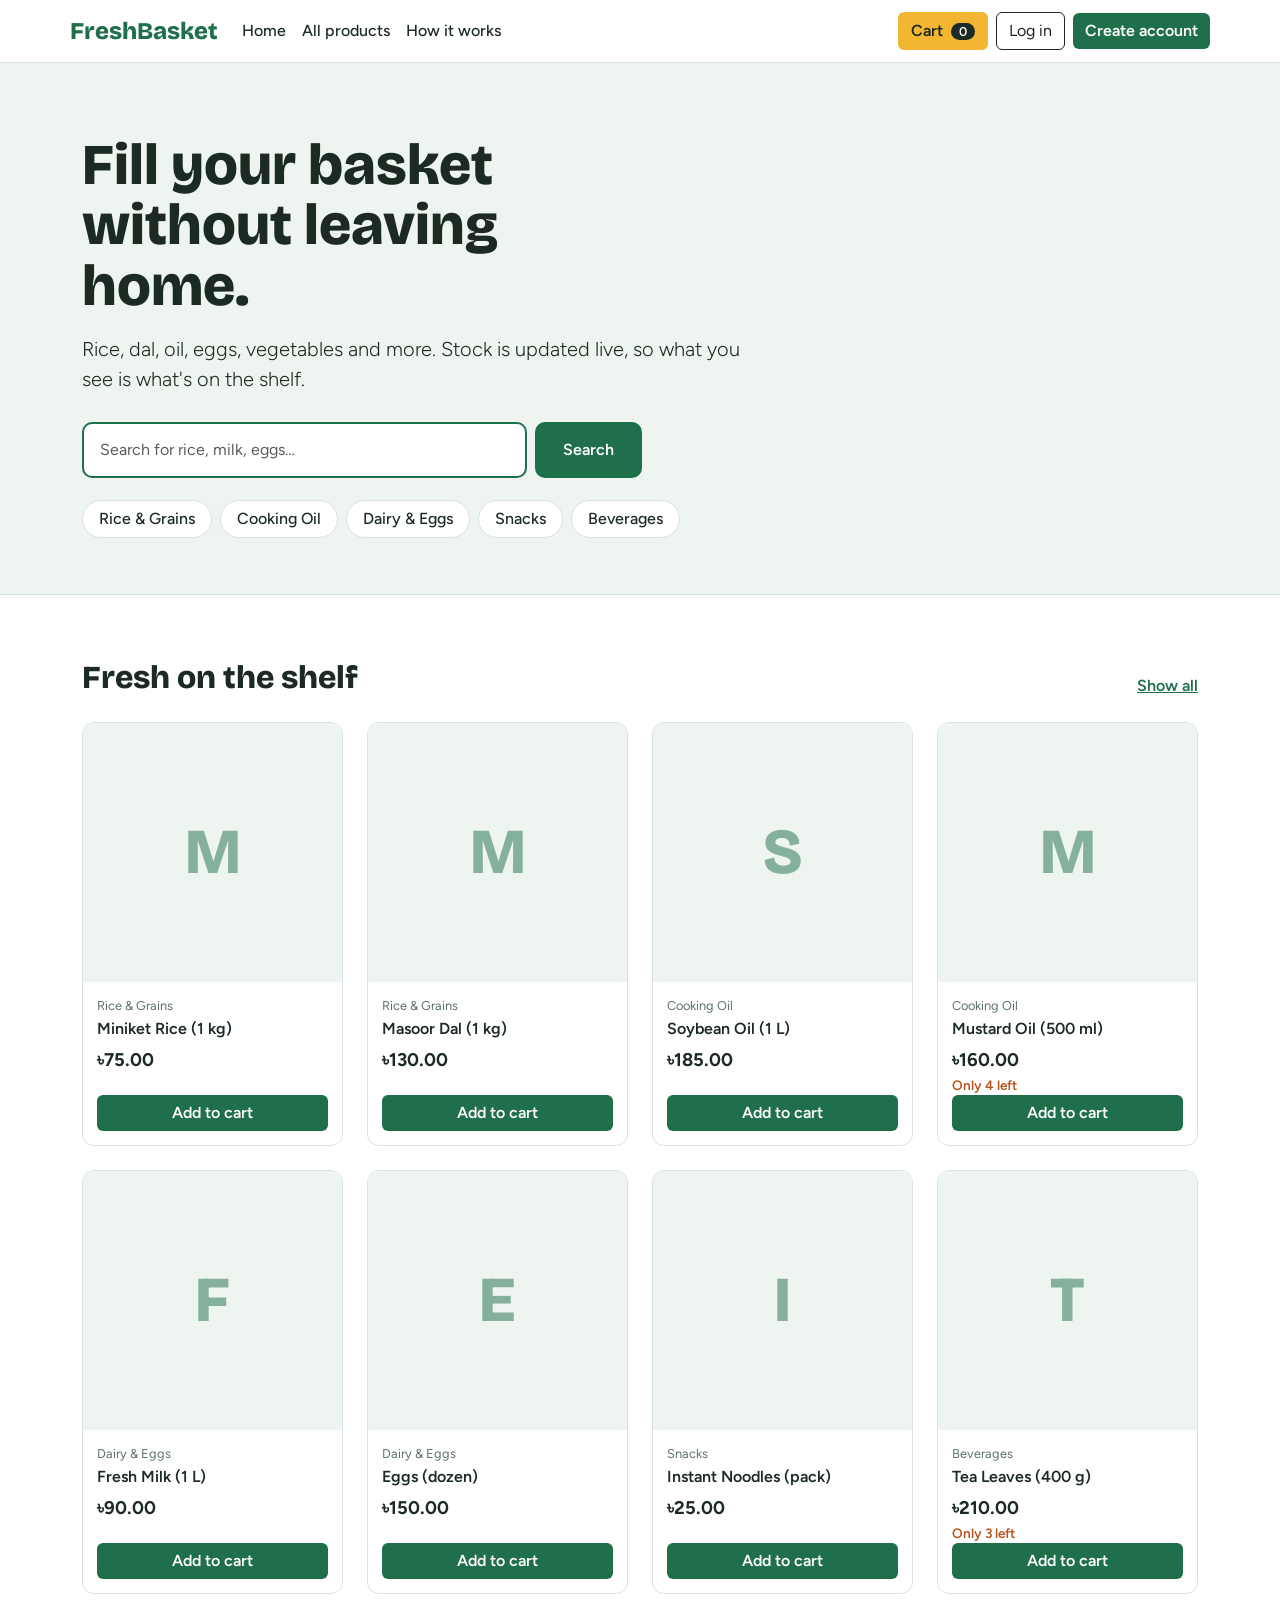
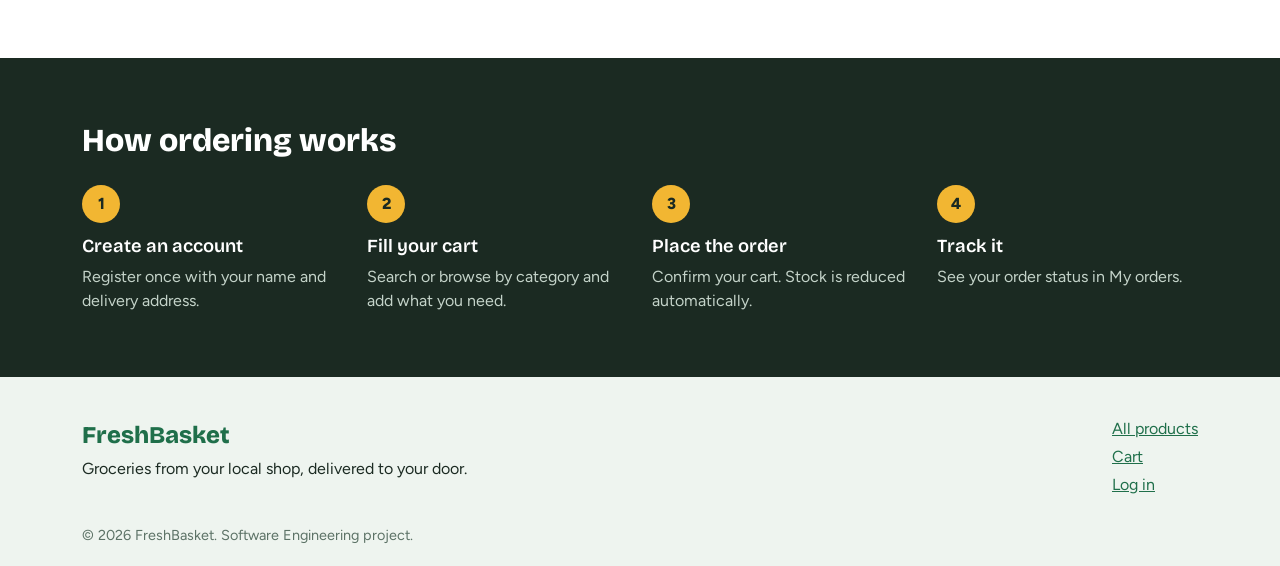
==== index.html @ 137a9181 "Add homepage frontend" ====
<!DOCTYPE html>
<html lang="en">
<head>
  <meta charset="UTF-8">
  <meta name="viewport" content="width=device-width, initial-scale=1">
  <title>FreshBasket – Online Grocery Store</title>
  <link href="https://cdn.jsdelivr.net/npm/bootstrap@5.3.3/dist/css/bootstrap.min.css" rel="stylesheet">
  <link href="https://fonts.googleapis.com/css2?family=Bricolage+Grotesque:wght@600;800&family=Figtree:wght@400;500;600&display=swap" rel="stylesheet">
  <link href="css/style.css" rel="stylesheet">
</head>
<body>

<!-- NAVBAR -->
<header class="site-header">
  <nav class="navbar navbar-expand-lg container">
    <a class="navbar-brand brand" href="index.html">FreshBasket</a>
    <button class="navbar-toggler" type="button" data-bs-toggle="collapse" data-bs-target="#nav" aria-label="Toggle menu">
      <span class="navbar-toggler-icon"></span>
    </button>
    <div class="collapse navbar-collapse" id="nav">
      <ul class="navbar-nav me-auto">
        <li class="nav-item"><a class="nav-link" href="index.html">Home</a></li>
        <li class="nav-item"><a class="nav-link" href="#products">All products</a></li>
        <li class="nav-item"><a class="nav-link" href="#how">How it works</a></li>
      </ul>
      <div class="d-flex align-items-center gap-2">
        <a class="btn btn-cart" href="#">Cart <span class="badge-count" id="cartCount">0</span></a>
        <a class="btn btn-outline-dark" href="#">Log in</a>
        <a class="btn btn-leaf" href="#">Create account</a>
      </div>
    </div>
  </nav>
</header>

<!-- HERO -->
<section class="hero">
  <div class="container">
    <h1>Fill your basket<br>without leaving home.</h1>
    <p class="lead">Rice, dal, oil, eggs, vegetables and more. Stock is updated live, so what you see is what's on the shelf.</p>

    <form class="search-bar" id="searchForm" role="search">
      <input type="search" id="searchInput" class="form-control" placeholder="Search for rice, milk, eggs…" aria-label="Search products">
      <button class="btn btn-leaf" type="submit">Search</button>
    </form>

    <div class="chips" id="chips"></div>
  </div>
</section>

<!-- PRODUCTS -->
<section class="container section" id="products">
  <div class="d-flex justify-content-between align-items-end mb-4">
    <h2>Fresh on the shelf</h2>
    <a href="#" class="link-all" id="showAll">Show all</a>
  </div>
  <div class="row g-4" id="productGrid"></div>
  <div class="empty d-none" id="emptyMsg">No products match your search. Try a different word or category.</div>
</section>

<!-- HOW IT WORKS -->
<section class="how" id="how">
  <div class="container">
    <h2 class="mb-4">How ordering works</h2>
    <div class="row g-4">
      <div class="col-md-3"><div class="step"><span>1</span><h3>Create an account</h3><p>Register once with your name and delivery address.</p></div></div>
      <div class="col-md-3"><div class="step"><span>2</span><h3>Fill your cart</h3><p>Search or browse by category and add what you need.</p></div></div>
      <div class="col-md-3"><div class="step"><span>3</span><h3>Place the order</h3><p>Confirm your cart. Stock is reduced automatically.</p></div></div>
      <div class="col-md-3"><div class="step"><span>4</span><h3>Track it</h3><p>See your order status in My orders.</p></div></div>
    </div>
  </div>
</section>

<!-- FOOTER -->
<footer class="site-footer">
  <div class="container d-flex flex-wrap justify-content-between gap-3">
    <div>
      <div class="brand mb-1">FreshBasket</div>
      <p class="mb-0">Groceries from your local shop, delivered to your door.</p>
    </div>
    <div>
      <a href="#products">All products</a><br>
      <a href="#">Cart</a><br>
      <a href="#">Log in</a>
    </div>
  </div>
  <div class="container copy">&copy; 2026 FreshBasket. Software Engineering project.</div>
</footer>

<script src="https://cdn.jsdelivr.net/npm/bootstrap@5.3.3/dist/js/bootstrap.bundle.min.js"></script>
<script src="js/script.js"></script>
</body>
</html>
---- css/style.css ----
:root{
  --leaf:#1f6f4a; --leaf-dark:#154d34; --mango:#f2b632; --ink:#1b2a22;
  --mist:#eef4ef; --line:#d9e4dc; --white:#fff; --warn:#b4531a;
}
body{font-family:'Figtree',sans-serif;color:var(--ink);background:var(--white);}
h1,h2,h3,.brand{font-family:'Bricolage Grotesque',sans-serif;}
a{color:var(--leaf);}
.brand{font-weight:800;font-size:1.5rem;color:var(--leaf)!important;text-decoration:none;}
.site-header{border-bottom:1px solid var(--line);background:var(--white);position:sticky;top:0;z-index:10;}
.nav-link{font-weight:500;color:var(--ink);}
.btn-leaf{background:var(--leaf);color:#fff;border:0;font-weight:600;}
.btn-leaf:hover{background:var(--leaf-dark);color:#fff;}
.btn-cart{background:var(--mango);font-weight:600;color:var(--ink);}
.badge-count{background:var(--ink);color:#fff;border-radius:99px;padding:1px 8px;margin-left:4px;font-size:.8rem;}
:focus-visible{outline:3px solid var(--mango);outline-offset:2px;}

.hero{background:var(--mist);padding:72px 0 56px;border-bottom:1px solid var(--line);}
.hero h1{font-weight:800;font-size:clamp(2.2rem,5vw,3.6rem);line-height:1.05;max-width:14ch;}
.hero .lead{max-width:52ch;margin:18px 0 28px;}
.search-bar{display:flex;gap:8px;max-width:560px;}
.search-bar .form-control{padding:14px 16px;border:2px solid var(--leaf);border-radius:10px;}
.search-bar .btn{padding:0 28px;border-radius:10px;}
.chips{display:flex;flex-wrap:wrap;gap:8px;margin-top:22px;}
.chip{background:var(--white);border:1px solid var(--line);border-radius:99px;padding:6px 16px;text-decoration:none;color:var(--ink);font-weight:500;}
.chip:hover{border-color:var(--leaf);background:var(--leaf);color:#fff;}

.section{padding:64px 12px;}
.section h2,.how h2{font-weight:800;margin:0;}
.link-all{font-weight:600;}

.product{border:1px solid var(--line);border-radius:12px;overflow:hidden;height:100%;display:flex;flex-direction:column;background:#fff;}
.product .thumb{aspect-ratio:1/1;background:var(--mist);display:flex;align-items:center;justify-content:center;}
.product .thumb img{width:100%;height:100%;object-fit:cover;}
.placeholder-letter{font-family:'Bricolage Grotesque';font-size:4rem;font-weight:800;color:var(--leaf);opacity:.5;}
.product .body{padding:14px;display:flex;flex-direction:column;flex:1;}
.product .cat{font-size:.8rem;color:#5c7266;}
.product .name{font-weight:600;color:var(--ink);text-decoration:none;margin:2px 0 6px;}
.product .price{font-weight:700;font-size:1.15rem;}
.product .low{color:var(--warn);font-size:.85rem;font-weight:600;}
.product .btn{margin-top:auto!important;}
.empty{padding:40px;border:2px dashed var(--line);border-radius:12px;text-align:center;}

.how{background:var(--ink);color:#fff;padding:64px 0;}
.step span{display:inline-flex;width:38px;height:38px;border-radius:50%;background:var(--mango);color:var(--ink);font-weight:800;align-items:center;justify-content:center;margin-bottom:12px;}
.step h3{font-size:1.15rem;font-weight:600;}
.step p{color:#c4d3c9;margin:0;}

.site-footer{padding:40px 0 20px;background:var(--mist);}
.site-footer a{display:inline-block;margin-bottom:4px;}
.site-footer .copy{margin-top:24px;color:#5c7266;font-size:.9rem;}
@media (max-width:576px){.search-bar{flex-direction:column;}.search-bar .btn{padding:12px;}}
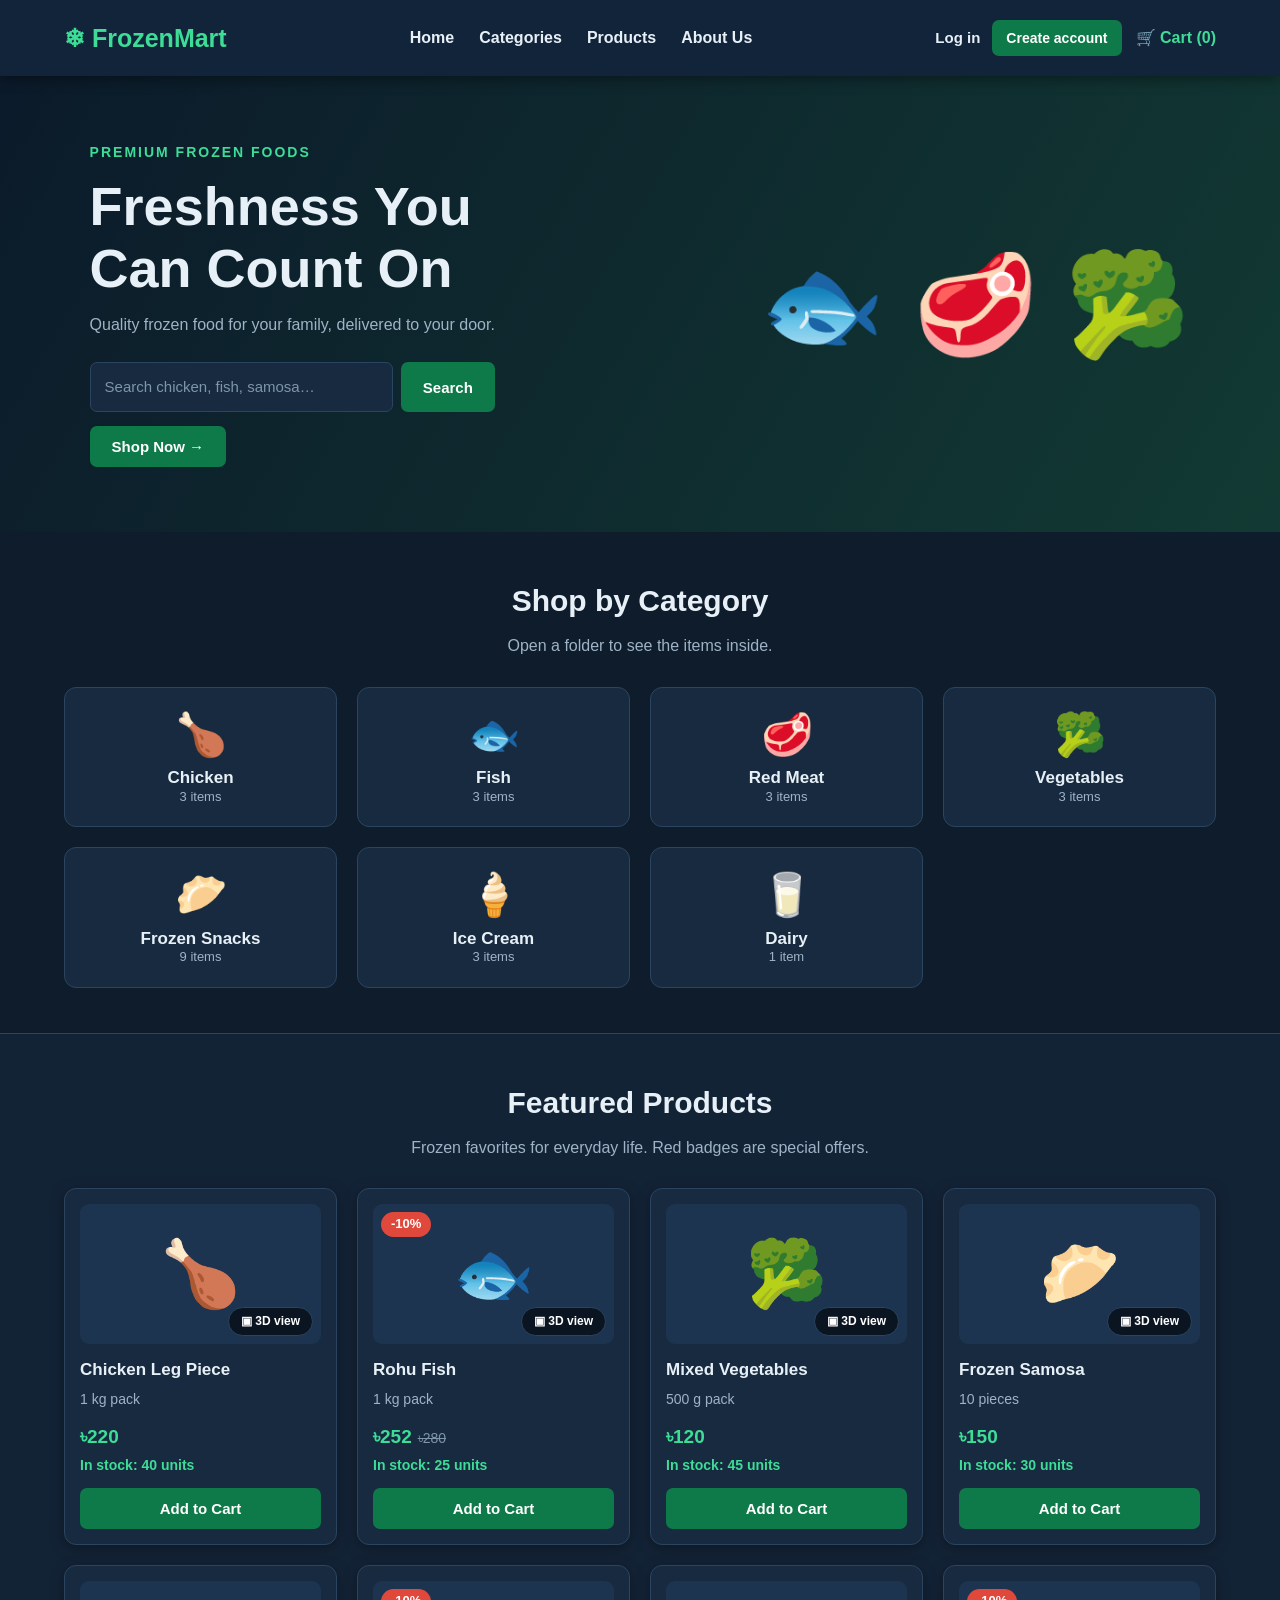
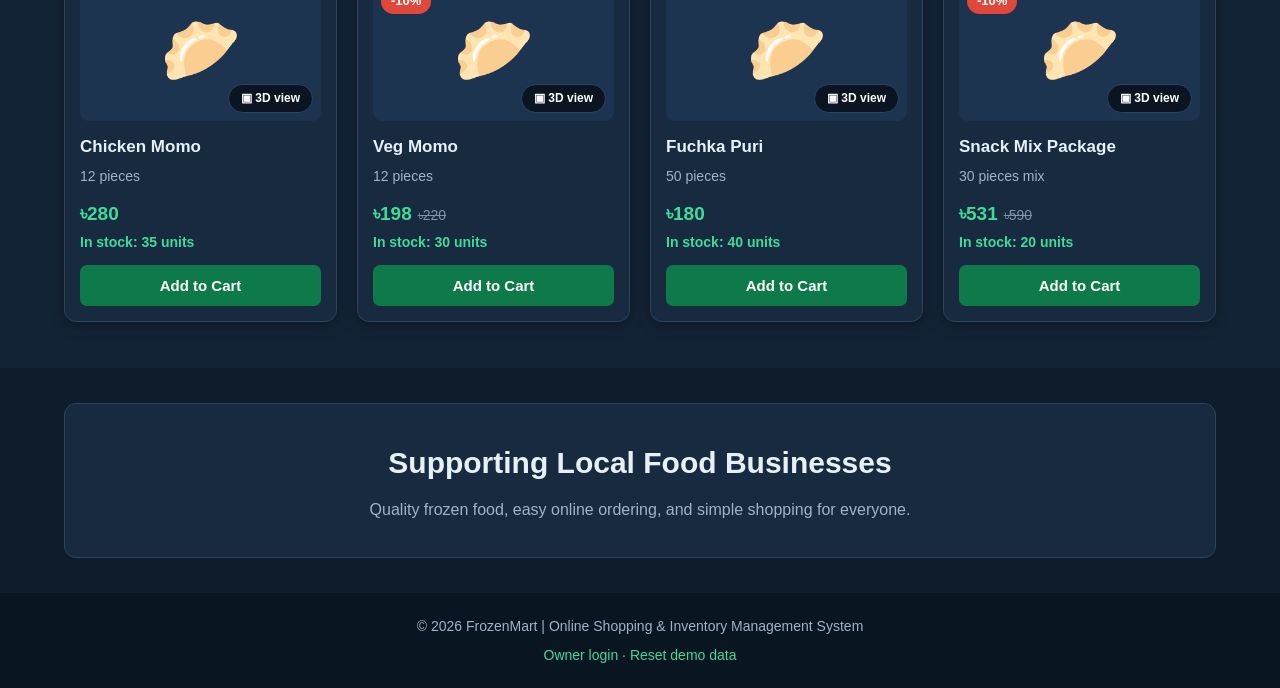
==== commit 48ce96c1: "Update FrozenMart project" ====
--- a/index.html
+++ b/index.html
@@ -1,92 +1,90 @@
 <!DOCTYPE html>
 <html lang="en">
 <head>
-  <meta charset="UTF-8">
-  <meta name="viewport" content="width=device-width, initial-scale=1">
-  <title>FreshBasket – Online Grocery Store</title>
-  <link href="https://cdn.jsdelivr.net/npm/bootstrap@5.3.3/dist/css/bootstrap.min.css" rel="stylesheet">
-  <link href="https://fonts.googleapis.com/css2?family=Bricolage+Grotesque:wght@600;800&family=Figtree:wght@400;500;600&display=swap" rel="stylesheet">
-  <link href="css/style.css" rel="stylesheet">
+    <meta charset="UTF-8">
+    <meta name="viewport" content="width=device-width, initial-scale=1.0, viewport-fit=cover">
+    <title>FrozenMart | Frozen Food Store</title>
+    <link href="https://fonts.googleapis.com/css2?family=Bricolage+Grotesque:wght@600;800&family=Figtree:wght@400;500;600&display=swap" rel="stylesheet">
+    <link rel="stylesheet" href="css/style.css">
 </head>
 <body>
 
-<!-- NAVBAR -->
-<header class="site-header">
-  <nav class="navbar navbar-expand-lg container">
-    <a class="navbar-brand brand" href="index.html">FreshBasket</a>
-    <button class="navbar-toggler" type="button" data-bs-toggle="collapse" data-bs-target="#nav" aria-label="Toggle menu">
-      <span class="navbar-toggler-icon"></span>
-    </button>
-    <div class="collapse navbar-collapse" id="nav">
-      <ul class="navbar-nav me-auto">
-        <li class="nav-item"><a class="nav-link" href="index.html">Home</a></li>
-        <li class="nav-item"><a class="nav-link" href="#products">All products</a></li>
-        <li class="nav-item"><a class="nav-link" href="#how">How it works</a></li>
-      </ul>
-      <div class="d-flex align-items-center gap-2">
-        <a class="btn btn-cart" href="#">Cart <span class="badge-count" id="cartCount">0</span></a>
-        <a class="btn btn-outline-dark" href="#">Log in</a>
-        <a class="btn btn-leaf" href="#">Create account</a>
-      </div>
+    <header class="header">
+        <a href="#home" class="logo" data-go="home">❄ FrozenMart</a>
+
+        <nav>
+            <a href="#home" data-go="home" data-i18n="nav_home"></a>
+            <a href="#categories" data-go="categories" data-i18n="nav_cats"></a>
+            <a href="#products" data-go="products" data-i18n="nav_products"></a>
+            <a href="#about" data-go="about" data-i18n="nav_about"></a>
+        </nav>
+
+        <div class="header-right">
+            <div id="account" class="account"></div>
+            <a href="#" class="cart" data-cart>🛒 <span data-i18n="cart"></span> (<span id="cart-count">0</span>)</a>
+        </div>
+    </header>
+
+    <section class="hero" id="home">
+        <div>
+            <p class="tagline" data-i18n="tagline"></p>
+            <h1 data-i18n-html="hero_h1"></h1>
+            <p data-i18n="hero_p"></p>
+            <form class="search-bar" id="searchForm" role="search">
+                <input type="search" id="searchInput" data-i18n-ph="search_ph" aria-label="Search">
+                <button type="submit" class="btn" data-i18n="search_btn"></button>
+            </form>
+            <button type="button" class="btn btn-shop" data-cat="all"><span data-i18n="shop_now"></span> →</button>
+        </div>
+        <div class="hero-image" aria-hidden="true">🐟 🥩 🥦</div>
+    </section>
+
+    <main id="homeView">
+        <section class="section" id="categories">
+            <h2 data-i18n="cats_title"></h2>
+            <p class="subtitle" data-i18n="cats_sub"></p>
+            <div class="category-grid" id="categoryGrid"></div>
+        </section>
+
+        <section class="section products-section" id="products">
+            <h2 data-i18n="feat_title"></h2>
+            <p class="subtitle" data-i18n="feat_sub"></p>
+            <div class="product-grid" id="featuredGrid"></div>
+        </section>
+    </main>
+
+    <section class="section d-none" id="pageView"></section>
+
+    <section class="section d-none" id="listView">
+        <button type="button" class="back-btn" data-go="home">← <span data-i18n="back"></span></button>
+        <h2 id="listTitle"></h2>
+        <p class="subtitle" id="listSub"></p>
+        <div class="product-grid" id="productGrid"></div>
+        <div class="empty d-none" id="emptyMsg" data-i18n="no_results"></div>
+    </section>
+
+    <section class="about" id="about">
+        <h2 data-i18n="about_title"></h2>
+        <p data-i18n="about_p"></p>
+    </section>
+
+    <footer>
+        <p>© 2026 FrozenMart | Online Shopping &amp; Inventory Management System</p>
+        <p><a href="admin.html">Owner login</a> · <a href="#" data-reset data-i18n="reset"></a></p>
+    </footer>
+
+    <div id="cartOverlay" class="cart-overlay d-none">
+        <aside class="cart-panel" role="dialog" aria-modal="true" aria-label="Cart">
+            <div class="cart-head">
+                <h2 data-i18n="cart_title"></h2>
+                <button type="button" class="cart-x" data-cart-close aria-label="Close">✕</button>
+            </div>
+            <div id="cartItems"></div>
+            <div id="cartFoot"></div>
+        </aside>
     </div>
-  </nav>
-</header>
 
-<!-- HERO -->
-<section class="hero">
-  <div class="container">
-    <h1>Fill your basket<br>without leaving home.</h1>
-    <p class="lead">Rice, dal, oil, eggs, vegetables and more. Stock is updated live, so what you see is what's on the shelf.</p>
-
-    <form class="search-bar" id="searchForm" role="search">
-      <input type="search" id="searchInput" class="form-control" placeholder="Search for rice, milk, eggs…" aria-label="Search products">
-      <button class="btn btn-leaf" type="submit">Search</button>
-    </form>
-
-    <div class="chips" id="chips"></div>
-  </div>
-</section>
-
-<!-- PRODUCTS -->
-<section class="container section" id="products">
-  <div class="d-flex justify-content-between align-items-end mb-4">
-    <h2>Fresh on the shelf</h2>
-    <a href="#" class="link-all" id="showAll">Show all</a>
-  </div>
-  <div class="row g-4" id="productGrid"></div>
-  <div class="empty d-none" id="emptyMsg">No products match your search. Try a different word or category.</div>
-</section>
-
-<!-- HOW IT WORKS -->
-<section class="how" id="how">
-  <div class="container">
-    <h2 class="mb-4">How ordering works</h2>
-    <div class="row g-4">
-      <div class="col-md-3"><div class="step"><span>1</span><h3>Create an account</h3><p>Register once with your name and delivery address.</p></div></div>
-      <div class="col-md-3"><div class="step"><span>2</span><h3>Fill your cart</h3><p>Search or browse by category and add what you need.</p></div></div>
-      <div class="col-md-3"><div class="step"><span>3</span><h3>Place the order</h3><p>Confirm your cart. Stock is reduced automatically.</p></div></div>
-      <div class="col-md-3"><div class="step"><span>4</span><h3>Track it</h3><p>See your order status in My orders.</p></div></div>
-    </div>
-  </div>
-</section>
-
-<!-- FOOTER -->
-<footer class="site-footer">
-  <div class="container d-flex flex-wrap justify-content-between gap-3">
-    <div>
-      <div class="brand mb-1">FreshBasket</div>
-      <p class="mb-0">Groceries from your local shop, delivered to your door.</p>
-    </div>
-    <div>
-      <a href="#products">All products</a><br>
-      <a href="#">Cart</a><br>
-      <a href="#">Log in</a>
-    </div>
-  </div>
-  <div class="container copy">&copy; 2026 FreshBasket. Software Engineering project.</div>
-</footer>
-
-<script src="https://cdn.jsdelivr.net/npm/bootstrap@5.3.3/dist/js/bootstrap.bundle.min.js"></script>
-<script src="js/script.js"></script>
+    <div id="modal" class="modal3d d-none" role="dialog" aria-modal="true"></div>
+    <script src="js/script.js"></script>
 </body>
 </html>
--- a/css/style.css
+++ b/css/style.css
@@ -1,51 +1,1230 @@
-:root{
-  --leaf:#1f6f4a; --leaf-dark:#154d34; --mango:#f2b632; --ink:#1b2a22;
-  --mist:#eef4ef; --line:#d9e4dc; --white:#fff; --warn:#b4531a;
-}
-body{font-family:'Figtree',sans-serif;color:var(--ink);background:var(--white);}
-h1,h2,h3,.brand{font-family:'Bricolage Grotesque',sans-serif;}
-a{color:var(--leaf);}
-.brand{font-weight:800;font-size:1.5rem;color:var(--leaf)!important;text-decoration:none;}
-.site-header{border-bottom:1px solid var(--line);background:var(--white);position:sticky;top:0;z-index:10;}
-.nav-link{font-weight:500;color:var(--ink);}
-.btn-leaf{background:var(--leaf);color:#fff;border:0;font-weight:600;}
-.btn-leaf:hover{background:var(--leaf-dark);color:#fff;}
-.btn-cart{background:var(--mango);font-weight:600;color:var(--ink);}
-.badge-count{background:var(--ink);color:#fff;border-radius:99px;padding:1px 8px;margin-left:4px;font-size:.8rem;}
-:focus-visible{outline:3px solid var(--mango);outline-offset:2px;}
-
-.hero{background:var(--mist);padding:72px 0 56px;border-bottom:1px solid var(--line);}
-.hero h1{font-weight:800;font-size:clamp(2.2rem,5vw,3.6rem);line-height:1.05;max-width:14ch;}
-.hero .lead{max-width:52ch;margin:18px 0 28px;}
-.search-bar{display:flex;gap:8px;max-width:560px;}
-.search-bar .form-control{padding:14px 16px;border:2px solid var(--leaf);border-radius:10px;}
-.search-bar .btn{padding:0 28px;border-radius:10px;}
-.chips{display:flex;flex-wrap:wrap;gap:8px;margin-top:22px;}
-.chip{background:var(--white);border:1px solid var(--line);border-radius:99px;padding:6px 16px;text-decoration:none;color:var(--ink);font-weight:500;}
-.chip:hover{border-color:var(--leaf);background:var(--leaf);color:#fff;}
-
-.section{padding:64px 12px;}
-.section h2,.how h2{font-weight:800;margin:0;}
-.link-all{font-weight:600;}
-
-.product{border:1px solid var(--line);border-radius:12px;overflow:hidden;height:100%;display:flex;flex-direction:column;background:#fff;}
-.product .thumb{aspect-ratio:1/1;background:var(--mist);display:flex;align-items:center;justify-content:center;}
-.product .thumb img{width:100%;height:100%;object-fit:cover;}
-.placeholder-letter{font-family:'Bricolage Grotesque';font-size:4rem;font-weight:800;color:var(--leaf);opacity:.5;}
-.product .body{padding:14px;display:flex;flex-direction:column;flex:1;}
-.product .cat{font-size:.8rem;color:#5c7266;}
-.product .name{font-weight:600;color:var(--ink);text-decoration:none;margin:2px 0 6px;}
-.product .price{font-weight:700;font-size:1.15rem;}
-.product .low{color:var(--warn);font-size:.85rem;font-weight:600;}
-.product .btn{margin-top:auto!important;}
-.empty{padding:40px;border:2px dashed var(--line);border-radius:12px;text-align:center;}
-
-.how{background:var(--ink);color:#fff;padding:64px 0;}
-.step span{display:inline-flex;width:38px;height:38px;border-radius:50%;background:var(--mango);color:var(--ink);font-weight:800;align-items:center;justify-content:center;margin-bottom:12px;}
-.step h3{font-size:1.15rem;font-weight:600;}
-.step p{color:#c4d3c9;margin:0;}
-
-.site-footer{padding:40px 0 20px;background:var(--mist);}
-.site-footer a{display:inline-block;margin-bottom:4px;}
-.site-footer .copy{margin-top:24px;color:#5c7266;font-size:.9rem;}
-@media (max-width:576px){.search-bar{flex-direction:column;}.search-bar .btn{padding:12px;}}
+/* ===== General Settings ===== */
+* {
+    margin: 0;
+    padding: 0;
+    box-sizing: border-box;
+}
+
+html {
+    scroll-behavior: smooth;
+}
+
+body {
+    font-family: Arial, Helvetica, sans-serif;
+    background: #ffffff;
+    color: #19324d;
+    line-height: 1.6;
+    padding-top: env(safe-area-inset-top, 0);
+}
+
+a {
+    text-decoration: none;
+}
+
+.d-none {
+    display: none !important;
+}
+
+:focus-visible {
+    outline: 3px solid #f5a623;
+    outline-offset: 2px;
+}
+
+/* ===== Header and Navigation ===== */
+.header {
+    display: flex;
+    align-items: center;
+    justify-content: space-between;
+    flex-wrap: wrap;
+    gap: 20px;
+    padding: 18px 5%;
+    background: #ffffff;
+    box-shadow: 0 2px 12px rgba(0, 0, 0, 0.08);
+    position: sticky;
+    top: 0;
+    z-index: 100;
+}
+
+.logo {
+    color: #138c55;
+    font-size: 25px;
+    font-weight: bold;
+}
+
+.header nav {
+    display: flex;
+    gap: 25px;
+}
+
+.header nav a {
+    color: #19324d;
+    font-weight: 600;
+}
+
+.header nav a:hover {
+    color: #138c55;
+}
+
+.header-right {
+    display: flex;
+    align-items: center;
+    gap: 14px;
+}
+
+.cart {
+    color: #138c55;
+    font-weight: bold;
+}
+
+/* ===== Hero Section ===== */
+.hero {
+    display: flex;
+    justify-content: space-between;
+    align-items: center;
+    gap: 30px;
+    padding: 65px 7%;
+    min-height: 340px;
+    background: linear-gradient(120deg, #e4f4ff, #f0fff6);
+}
+
+.hero > div:first-child {
+    max-width: 550px;
+}
+
+.tagline {
+    color: #138c55;
+    font-size: 14px;
+    font-weight: bold;
+    letter-spacing: 2px;
+}
+
+.hero h1 {
+    margin: 12px 0;
+    font-size: clamp(36px, 5vw, 54px);
+    line-height: 1.15;
+}
+
+.hero p:not(.tagline) {
+    margin-bottom: 25px;
+    color: #52677c;
+}
+
+.hero-image {
+    font-size: clamp(55px, 8vw, 100px);
+    text-align: center;
+}
+
+/* Search box in the hero */
+.search-bar {
+    display: flex;
+    gap: 8px;
+    max-width: 480px;
+}
+
+.search-bar input {
+    flex: 1;
+    min-width: 0;
+    padding: 12px 14px;
+    border: 1px solid #cfe3d8;
+    border-radius: 7px;
+    font: inherit;
+    font-size: 15px;
+    background: #ffffff;
+}
+
+.btn-shop {
+    margin-top: 14px;
+}
+
+/* ===== Buttons ===== */
+.btn {
+    display: inline-block;
+    padding: 12px 22px;
+    border: none;
+    border-radius: 7px;
+    background: #138c55;
+    color: #ffffff;
+    font-size: 15px;
+    font-weight: bold;
+    font-family: inherit;
+    cursor: pointer;
+    transition: background 0.2s, transform 0.2s;
+}
+
+.btn:hover {
+    background: #087443;
+    transform: translateY(-2px);
+}
+
+.btn:disabled {
+    background: #c5d3cc;
+    color: #5d6f66;
+    cursor: not-allowed;
+    transform: none;
+}
+
+/* ===== Common Sections ===== */
+.section {
+    padding: 45px 5%;
+}
+
+.section h2,
+.about h2 {
+    text-align: center;
+    font-size: 30px;
+}
+
+.subtitle {
+    margin: 8px 0 28px;
+    text-align: center;
+    color: #718096;
+}
+
+.back-btn {
+    border: 1px solid #cfe3d8;
+    background: #ffffff;
+    border-radius: 99px;
+    padding: 6px 16px;
+    font: inherit;
+    font-weight: bold;
+    color: #19324d;
+    cursor: pointer;
+    margin-bottom: 14px;
+}
+
+.back-btn:hover {
+    background: #f3faf6;
+}
+
+.empty {
+    padding: 40px;
+    text-align: center;
+    border: 2px dashed #cfe3d8;
+    border-radius: 12px;
+    color: #52677c;
+}
+
+/* ===== Category Cards (clickable folders) ===== */
+.category-grid {
+    display: grid;
+    grid-template-columns: repeat(3, minmax(0, 1fr));
+    gap: 20px;
+}
+
+.category-card {
+    padding: 22px 12px;
+    text-align: center;
+    font-size: 42px;
+    line-height: 1.2;
+    font-family: inherit;
+    color: #19324d;
+    background: #f6fbff;
+    border: 1px solid #e0edf5;
+    border-radius: 12px;
+    cursor: pointer;
+    transition: transform 0.2s, box-shadow 0.2s;
+}
+
+.category-card h3 {
+    margin-top: 8px;
+    font-size: 17px;
+}
+
+.category-card small {
+    display: block;
+    font-size: 13px;
+    color: #718096;
+}
+
+.category-card:hover {
+    transform: translateY(-4px);
+    box-shadow: 0 6px 18px rgba(20, 60, 90, 0.10);
+    border-color: #138c55;
+}
+
+/* ===== Product Section ===== */
+.products-section {
+    background: #f3faf6;
+}
+
+.product-grid {
+    display: grid;
+    grid-template-columns: repeat(4, minmax(0, 1fr));
+    gap: 20px;
+}
+
+.product-card {
+    padding: 15px;
+    background: #ffffff;
+    border: 1px solid #e4eee8;
+    border-radius: 12px;
+    box-shadow: 0 3px 12px rgba(0, 0, 0, 0.04);
+    transition: transform 0.15s ease-out, box-shadow 0.2s;
+    display: flex;
+    flex-direction: column;
+    will-change: transform;
+}
+
+.product-card:hover {
+    box-shadow: 0 12px 26px rgba(0, 0, 0, 0.12);
+}
+
+.product-image {
+    position: relative;
+    display: flex;
+    justify-content: center;
+    align-items: center;
+    min-height: 140px;
+    margin-bottom: 12px;
+    background: #eaf5fb;
+    border-radius: 9px;
+    font-size: 65px;
+    overflow: hidden;
+    cursor: pointer;
+}
+
+.product-image .emoji {
+    animation: bob 3s ease-in-out infinite;
+}
+
+.product-image img {
+    position: absolute;
+    inset: 0;
+    width: 100%;
+    height: 100%;
+    object-fit: cover;
+}
+
+@keyframes bob {
+    0%, 100% { transform: translateY(0); }
+    50% { transform: translateY(-6px); }
+}
+
+.badge-off {
+    position: absolute;
+    top: 8px;
+    left: 8px;
+    z-index: 2;
+    background: #d63a2f;
+    color: #ffffff;
+    font-size: 13px;
+    font-weight: bold;
+    padding: 2px 10px;
+    border-radius: 99px;
+}
+
+.btn-3d {
+    position: absolute;
+    right: 8px;
+    bottom: 8px;
+    z-index: 2;
+    border: none;
+    background: #19324d;
+    color: #ffffff;
+    border-radius: 99px;
+    padding: 4px 12px;
+    font: inherit;
+    font-size: 12px;
+    font-weight: bold;
+    cursor: pointer;
+}
+
+.pc-body {
+    display: flex;
+    flex-direction: column;
+    flex: 1;
+}
+
+.product-card h3 {
+    font-size: 17px;
+}
+
+.product-card p {
+    margin: 5px 0;
+    color: #718096;
+    font-size: 14px;
+}
+
+.price {
+    margin: 6px 0 2px;
+    color: #138c55;
+    font-size: 19px;
+    font-weight: bold;
+}
+
+.old {
+    margin-left: 6px;
+    color: #8a97a3;
+    font-size: 14px;
+    font-weight: normal;
+}
+
+.stock {
+    font-size: 14px;
+    font-weight: bold;
+}
+
+.stock.ok { color: #138c55; }
+.stock.low { color: #b4531a; }
+.stock.out { color: #b00020; }
+
+.product-card .btn {
+    width: 100%;
+    margin-top: 10px;
+}
+
+.pc-body .add-cart {
+    margin-top: auto;
+}
+
+.pc-body .stock + .add-cart {
+    margin-top: 12px;
+}
+
+/* ===== About Section ===== */
+.about {
+    margin: 35px 5%;
+    padding: 35px 20px;
+    text-align: center;
+    background: #e8f5ff;
+    border-radius: 12px;
+}
+
+.about p {
+    margin-top: 10px;
+    color: #52677c;
+}
+
+/* ===== Footer ===== */
+footer {
+    padding: 22px 15px;
+    text-align: center;
+    background: #19324d;
+    color: #ffffff;
+    font-size: 14px;
+}
+
+footer p + p {
+    margin-top: 6px;
+}
+
+footer a {
+    color: #9be3bd;
+}
+
+/* ===== 3D product viewer ===== */
+.modal3d {
+    position: fixed;
+    inset: 0;
+    z-index: 200;
+    display: flex;
+    align-items: center;
+    justify-content: center;
+    padding: 16px;
+    background: rgba(10, 25, 40, 0.75);
+}
+
+.modal-box {
+    position: relative;
+    width: 100%;
+    max-width: 380px;
+    padding: 20px;
+    text-align: center;
+    background: #ffffff;
+    border-radius: 14px;
+}
+
+.modal-close {
+    position: absolute;
+    top: 10px;
+    right: 10px;
+    border: 1px solid #cfe3d8;
+    background: #ffffff;
+    border-radius: 99px;
+    padding: 4px 12px;
+    font: inherit;
+    font-size: 13px;
+    cursor: pointer;
+}
+
+.scene {
+    perspective: 900px;
+    height: 240px;
+    margin-top: 28px;
+    display: flex;
+    align-items: center;
+    justify-content: center;
+    cursor: grab;
+    touch-action: none;
+}
+
+.cube {
+    position: relative;
+    width: 150px;
+    height: 150px;
+    transform-style: preserve-3d;
+}
+
+.face {
+    position: absolute;
+    width: 150px;
+    height: 150px;
+    padding: 10px;
+    display: flex;
+    flex-direction: column;
+    align-items: center;
+    justify-content: center;
+    gap: 4px;
+    text-align: center;
+    font-size: 13px;
+    border: 2px solid #138c55;
+    backface-visibility: hidden;
+}
+
+.face .big { font-size: 48px; line-height: 1; }
+.face s { color: #777; }
+.face em {
+    font-style: normal;
+    font-weight: bold;
+    background: #d63a2f;
+    color: #ffffff;
+    border-radius: 99px;
+    padding: 1px 10px;
+}
+
+.f-front { background: #eaf5fb; transform: translateZ(75px); }
+.f-back { background: #f5a623; font-size: 17px; transform: rotateY(180deg) translateZ(75px); }
+.f-right { background: #d9efe3; transform: rotateY(90deg) translateZ(75px); }
+.f-left { background: #d9efe3; transform: rotateY(-90deg) translateZ(75px); }
+.f-top { background: #138c55; color: #ffffff; transform: rotateX(90deg) translateZ(75px); }
+.f-bottom { background: #19324d; color: #ffffff; font-size: 30px; transform: rotateX(-90deg) translateZ(75px); }
+
+.hint {
+    margin: 6px 0;
+    color: #718096;
+    font-size: 13px;
+}
+
+/* ===== Responsive Design ===== */
+@media (max-width: 900px) {
+    .product-grid {
+        grid-template-columns: repeat(2, minmax(0, 1fr));
+    }
+
+    .header nav {
+        gap: 14px;
+    }
+}
+
+@media (max-width: 600px) {
+    .header {
+        justify-content: center;
+    }
+
+    .header nav {
+        justify-content: center;
+        flex-wrap: wrap;
+        width: 100%;
+    }
+
+    .hero {
+        flex-direction: column;
+        align-items: flex-start;
+        padding: 40px 6%;
+    }
+
+    .hero-image {
+        align-self: center;
+    }
+
+    .search-bar {
+        flex-direction: column;
+    }
+
+    .category-grid {
+        grid-template-columns: repeat(2, minmax(0, 1fr));
+    }
+
+    .product-grid {
+        grid-template-columns: repeat(2, minmax(0, 1fr));
+        gap: 12px;
+    }
+
+    .section h2,
+    .about h2 {
+        font-size: 25px;
+    }
+}
+
+@media (max-width: 360px) {
+    .product-grid {
+        grid-template-columns: 1fr;
+    }
+}
+
+@media (prefers-reduced-motion: reduce) {
+    .product-image .emoji { animation: none; }
+    .product-card, .category-card { transition: none; }
+}
+
+/* ===== Cart panel ===== */
+.cart-overlay {
+    position: fixed;
+    inset: 0;
+    z-index: 150;
+    display: flex;
+    justify-content: flex-end;
+    background: rgba(10, 25, 40, 0.55);
+}
+
+.cart-panel {
+    width: min(420px, 100%);
+    height: 100%;
+    overflow-y: auto;
+    padding: 18px;
+    background: #ffffff;
+    display: flex;
+    flex-direction: column;
+}
+
+.cart-head {
+    display: flex;
+    justify-content: space-between;
+    align-items: center;
+    margin-bottom: 10px;
+}
+
+.cart-head h2 {
+    font-size: 22px;
+}
+
+.cart-x {
+    border: 1px solid #cfe3d8;
+    background: #ffffff;
+    border-radius: 99px;
+    width: 34px;
+    height: 34px;
+    font-size: 15px;
+    cursor: pointer;
+}
+
+.cart-empty {
+    padding: 40px 10px;
+    text-align: center;
+    color: #718096;
+}
+
+.cart-item {
+    display: grid;
+    grid-template-columns: 48px 1fr auto;
+    gap: 12px;
+    align-items: start;
+    padding: 14px 0;
+    border-bottom: 1px solid #e4eee8;
+}
+
+.ci-icon {
+    width: 48px;
+    height: 48px;
+    display: flex;
+    align-items: center;
+    justify-content: center;
+    font-size: 26px;
+    background: #eaf5fb;
+    border-radius: 8px;
+}
+
+.ci-info small {
+    display: block;
+    color: #718096;
+    font-size: 13px;
+}
+
+.qty {
+    display: inline-flex;
+    align-items: center;
+    gap: 10px;
+    margin-top: 6px;
+    border: 1px solid #cfe3d8;
+    border-radius: 99px;
+    padding: 2px 6px;
+}
+
+.qty button {
+    width: 26px;
+    height: 26px;
+    border: none;
+    background: #f3faf6;
+    border-radius: 50%;
+    font-size: 16px;
+    font-weight: bold;
+    color: #138c55;
+    cursor: pointer;
+}
+
+.qty button:disabled {
+    color: #b8c4bd;
+    cursor: not-allowed;
+}
+
+.ci-end {
+    text-align: right;
+    display: flex;
+    flex-direction: column;
+    align-items: flex-end;
+    gap: 6px;
+}
+
+.ci-remove,
+.link-clear {
+    border: none;
+    background: none;
+    color: #b00020;
+    font: inherit;
+    font-size: 14px;
+    font-weight: bold;
+    cursor: pointer;
+    text-decoration: underline;
+}
+
+.cart-total {
+    display: flex;
+    justify-content: space-between;
+    font-size: 19px;
+    padding: 16px 0 12px;
+}
+
+#cartFoot .btn {
+    width: 100%;
+}
+
+#cartFoot .link-clear {
+    display: block;
+    margin: 12px auto 0;
+}
+
+.cart-note {
+    margin-top: 10px;
+    text-align: center;
+    color: #52677c;
+    font-size: 14px;
+}
+
+/* ===== Account area in header ===== */
+.account {
+    display: flex;
+    align-items: center;
+    gap: 12px;
+    font-size: 15px;
+}
+
+.acc-link {
+    color: #19324d;
+    font-weight: bold;
+}
+
+.acc-link:hover {
+    color: #138c55;
+}
+
+.acc-hi {
+    color: #52677c;
+}
+
+.acc-btn {
+    border: 1px solid #cfe3d8;
+    background: #ffffff;
+    border-radius: 99px;
+    padding: 5px 12px;
+    font: inherit;
+    font-size: 14px;
+    cursor: pointer;
+}
+
+.btn-sm {
+    padding: 7px 14px;
+    font-size: 14px;
+}
+
+.btn-light {
+    background: #ffffff;
+    color: #138c55;
+    border: 1px solid #138c55;
+}
+
+.btn-light:hover {
+    background: #f3faf6;
+}
+
+.product-card h3 a {
+    color: inherit;
+}
+
+.product-card h3 a:hover {
+    color: #138c55;
+}
+
+/* ===== Inner pages ===== */
+.page-inner {
+    max-width: 960px;
+    margin: 0 auto;
+}
+
+.page-inner > h2 {
+    margin-bottom: 18px;
+}
+
+.auth-box {
+    max-width: 420px;
+    margin: 0 auto;
+}
+
+.fld {
+    display: flex;
+    flex-direction: column;
+    gap: 5px;
+    margin-bottom: 14px;
+    font-size: 14px;
+    font-weight: bold;
+}
+
+.fld input {
+    padding: 11px 12px;
+    border: 1px solid #cfe3d8;
+    border-radius: 7px;
+    font: inherit;
+    font-size: 15px;
+    font-weight: normal;
+}
+
+.form-error {
+    min-height: 22px;
+    margin-bottom: 8px;
+    color: #b00020;
+    font-size: 14px;
+    font-weight: bold;
+}
+
+.auth-box .btn,
+.co-form .btn {
+    width: 100%;
+}
+
+.auth-alt {
+    margin-top: 16px;
+    text-align: center;
+    color: #52677c;
+}
+
+.auth-alt a {
+    color: #138c55;
+    font-weight: bold;
+}
+
+/* Product details */
+.pd {
+    display: grid;
+    grid-template-columns: 1fr 1fr;
+    gap: 30px;
+    align-items: start;
+}
+
+.pd-image {
+    position: relative;
+    display: flex;
+    align-items: center;
+    justify-content: center;
+    min-height: 320px;
+    background: #eaf5fb;
+    border-radius: 14px;
+    font-size: 120px;
+    overflow: hidden;
+}
+
+.pd-image img {
+    position: absolute;
+    inset: 0;
+    width: 100%;
+    height: 100%;
+    object-fit: cover;
+}
+
+.pd-cat {
+    color: #52677c;
+    font-weight: bold;
+}
+
+.pd-info h2 {
+    text-align: left;
+    margin: 6px 0;
+}
+
+.price.big {
+    font-size: 28px;
+}
+
+.pd-buy {
+    display: flex;
+    align-items: center;
+    gap: 14px;
+    margin: 16px 0 12px;
+    font-weight: bold;
+}
+
+.pd-info .add-cart {
+    width: 100%;
+}
+
+.btn-3d-lg {
+    width: 100%;
+    margin-top: 10px;
+    padding: 10px;
+    border: 1px solid #19324d;
+    border-radius: 7px;
+    background: #ffffff;
+    color: #19324d;
+    font: inherit;
+    font-weight: bold;
+    cursor: pointer;
+}
+
+.rel-title {
+    margin: 40px 0 14px;
+    font-size: 22px;
+}
+
+/* Checkout, confirmation, orders */
+.co {
+    display: grid;
+    grid-template-columns: 1.3fr 1fr;
+    gap: 24px;
+    align-items: start;
+}
+
+.co-form h3,
+.co-sum h3 {
+    margin: 4px 0 12px;
+}
+
+.co-sum {
+    padding: 18px;
+    background: #f3faf6;
+    border: 1px solid #e4eee8;
+    border-radius: 12px;
+}
+
+.radio {
+    display: block;
+    margin-bottom: 12px;
+    font-weight: bold;
+}
+
+.sum-row {
+    display: flex;
+    justify-content: space-between;
+    gap: 14px;
+    padding: 7px 0;
+    font-size: 15px;
+}
+
+.sum-row b {
+    text-align: right;
+}
+
+.sum-row.total {
+    margin-top: 6px;
+    padding-top: 12px;
+    border-top: 1px solid #cfe3d8;
+    font-size: 18px;
+}
+
+.co-sum hr {
+    border: 0;
+    border-top: 1px solid #cfe3d8;
+    margin: 8px 0;
+}
+
+.thanks {
+    max-width: 560px;
+    margin: 0 auto;
+    text-align: center;
+}
+
+.thanks .co-sum {
+    text-align: left;
+}
+
+.tick {
+    width: 64px;
+    height: 64px;
+    margin: 0 auto 12px;
+    border-radius: 50%;
+    background: #138c55;
+    color: #ffffff;
+    font-size: 34px;
+    line-height: 64px;
+}
+
+.order-card {
+    margin-bottom: 18px;
+    padding: 16px 18px;
+    border: 1px solid #e4eee8;
+    border-radius: 12px;
+    background: #ffffff;
+}
+
+.oc-head {
+    display: flex;
+    flex-wrap: wrap;
+    justify-content: space-between;
+    align-items: center;
+    gap: 8px 16px;
+    margin-bottom: 10px;
+}
+
+.st {
+    display: inline-block;
+    padding: 2px 12px;
+    border-radius: 99px;
+    background: #e8f5ff;
+    color: #19324d;
+    font-size: 13px;
+    font-weight: bold;
+}
+
+.st-Delivered {
+    background: #e1f4e9;
+    color: #0c6b3f;
+}
+
+.st-Cancelled {
+    background: #fde7ea;
+    color: #b00020;
+}
+
+.track {
+    display: flex;
+    list-style: none;
+    margin: 6px 0 12px;
+}
+
+.track li {
+    flex: 1;
+    position: relative;
+    padding-top: 22px;
+    text-align: center;
+    font-size: 12px;
+    color: #8a97a3;
+}
+
+.track li span {
+    position: absolute;
+    top: 4px;
+    left: 0;
+    right: 0;
+    height: 4px;
+    background: #dbe6ee;
+}
+
+.track li span::after {
+    content: "";
+    position: absolute;
+    top: -5px;
+    left: calc(50% - 7px);
+    width: 14px;
+    height: 14px;
+    border-radius: 50%;
+    background: #dbe6ee;
+}
+
+.track li.done {
+    color: #138c55;
+    font-weight: bold;
+}
+
+.track li.done span,
+.track li.done span::after {
+    background: #138c55;
+}
+
+@media (max-width: 760px) {
+    .pd,
+    .co {
+        grid-template-columns: 1fr;
+    }
+
+    .pd-image {
+        min-height: 240px;
+        font-size: 90px;
+    }
+
+    .track li {
+        font-size: 10px;
+    }
+
+    .account {
+        flex-wrap: wrap;
+        justify-content: center;
+    }
+}
+
+/* ===== Payment options ===== */
+.pay-opt {
+    display: block;
+    margin-bottom: 8px;
+    padding: 11px 12px;
+    border: 1px solid #cfe3d8;
+    border-radius: 8px;
+    font-weight: bold;
+    cursor: pointer;
+}
+
+.pay-opt:has(input:checked) {
+    border-color: #138c55;
+    background: #f3faf6;
+}
+
+.pay-panel {
+    margin: 4px 0 14px;
+    padding: 12px;
+    background: #f6fbff;
+    border: 1px solid #e0edf5;
+    border-radius: 8px;
+    font-size: 14px;
+}
+
+.pay-panel p {
+    margin-bottom: 10px;
+}
+
+.pay-panel .fld:last-child {
+    margin-bottom: 0;
+}
+
+.demo-note {
+    color: #b4531a;
+    font-weight: bold;
+}
+
+.st-Paid {
+    background: #e1f4e9;
+    color: #0c6b3f;
+}
+
+.st-Verifying {
+    background: #fff3e0;
+    color: #b4531a;
+}
+
+/* =====================================================================
+   DARK THEME  (delete everything from here down to go back to light)
+   Background: deep navy.  Text: soft white.  Accent: bright green.
+   ===================================================================== */
+:root {
+    color-scheme: dark;
+    --bg: #0f1c2b;
+    --surface: #172a3f;
+    --surface-2: #1d3450;
+    --line: #2b4560;
+    --text: #e8f0f7;
+    --muted: #9fb3c6;
+    --green: #3ddc97;
+}
+
+body { background: var(--bg); color: var(--text); }
+a { color: var(--green); }
+
+/* header */
+.header { background: #12243a; box-shadow: 0 2px 14px rgba(0, 0, 0, 0.45); }
+.logo, .cart { color: var(--green); }
+.header nav a, .acc-link { color: var(--text); }
+.header nav a:hover, .acc-link:hover { color: var(--green); }
+.acc-hi { color: var(--muted); }
+.acc-btn { background: var(--surface); border-color: var(--line); color: var(--text); }
+
+/* hero */
+.hero { background: linear-gradient(120deg, #0b1a2a, #123a33); }
+.tagline { color: var(--green); }
+.hero p:not(.tagline) { color: var(--muted); }
+.search-bar input { background: var(--surface); border-color: var(--line); color: var(--text); }
+.search-bar input::placeholder, .fld input::placeholder { color: #7f95a9; }
+
+/* general */
+.subtitle, .pd-cat, .auth-alt, .hint, .cart-empty { color: var(--muted); }
+.auth-alt a { color: var(--green); }
+.back-btn { background: var(--surface); border-color: var(--line); color: var(--text); }
+.back-btn:hover { background: var(--surface-2); }
+.empty { border-color: var(--line); color: var(--muted); }
+.btn:disabled { background: #2a3f55; color: #7f95a9; }
+.btn-light { background: transparent; color: var(--green); border-color: var(--green); }
+.btn-light:hover { background: var(--surface); }
+
+/* categories + products */
+.category-card { background: var(--surface); border-color: var(--line); color: var(--text); }
+.category-card small { color: var(--muted); }
+.category-card:hover { box-shadow: 0 8px 22px rgba(0, 0, 0, 0.5); border-color: var(--green); }
+.products-section { background: #132336; border-top: 1px solid var(--line); }
+.product-card { background: var(--surface); border-color: var(--line); box-shadow: 0 3px 14px rgba(0, 0, 0, 0.35); }
+.product-card:hover { box-shadow: 0 14px 30px rgba(0, 0, 0, 0.55); }
+.product-image, .pd-image { background: var(--surface-2); }
+.product-card p, .pack { color: var(--muted); }
+.product-card h3 a:hover { color: var(--green); }
+.price { color: var(--green); }
+.old { color: #7f95a9; }
+.stock.ok { color: var(--green); }
+.stock.low { color: #ffb066; }
+.stock.out { color: #ff7b8a; }
+.badge-off { background: #e0483c; }
+.btn-3d { background: #0b1522; border: 1px solid var(--line); }
+.btn-3d-lg { background: transparent; border-color: var(--line); color: var(--text); }
+
+/* about + footer */
+.about { background: var(--surface); border: 1px solid var(--line); }
+.about p { color: var(--muted); }
+footer { background: #0a1522; color: var(--muted); }
+footer a { color: var(--green); }
+
+/* forms + pages */
+.fld input { background: var(--bg); border-color: var(--line); color: var(--text); }
+.fld input:focus { border-color: var(--green); }
+.form-error { color: #ff8a98; }
+.co-sum { background: var(--surface); border-color: var(--line); }
+.sum-row.total, .co-sum hr { border-color: var(--line); }
+.order-card { background: var(--surface); border-color: var(--line); }
+.pay-opt { border-color: var(--line); }
+.pay-opt:has(input:checked) { border-color: var(--green); background: var(--surface-2); }
+.pay-panel { background: var(--bg); border-color: var(--line); }
+.demo-note { color: #ffb066; }
+.st { background: #1f3a57; color: #cfe3f5; }
+.st-Delivered, .st-Paid { background: #14452f; color: #7ff0b8; }
+.st-Cancelled { background: #4a1f28; color: #ff9aa6; }
+.st-Verifying { background: #4a3417; color: #ffc27a; }
+.track li { color: #7f95a9; }
+.track li span, .track li span::after { background: #2b4560; }
+.track li.done { color: var(--green); }
+.track li.done span, .track li.done span::after { background: var(--green); }
+
+/* cart panel */
+.cart-panel { background: var(--surface); }
+.cart-x { background: var(--bg); border-color: var(--line); color: var(--text); }
+.cart-item { border-color: var(--line); }
+.ci-icon { background: var(--surface-2); }
+.ci-info small, .cart-note { color: var(--muted); }
+.qty { border-color: var(--line); }
+.qty button { background: var(--surface-2); color: var(--green); }
+.qty button:disabled { color: #587186; }
+.ci-remove, .link-clear { color: #ff8a98; }
+
+/* 3D pop-up */
+.modal-box { background: var(--surface); }
+.modal-close { background: var(--bg); border-color: var(--line); color: var(--text); }
+.face { color: #19324d; border-color: #3ddc97; }
+.f-top, .f-bottom { color: #ffffff; }
+.btn, .tick, .f-top { background: #0f7a49; }
+.btn:hover { background: #0c6a3f; }
+.btn:disabled { background: #2a3f55; }
+
+/* 7 categories: 4 per row on desktop */
+.category-grid { grid-template-columns: repeat(4, minmax(0, 1fr)); }
+@media (max-width: 900px) { .category-grid { grid-template-columns: repeat(3, minmax(0, 1fr)); } }
+@media (max-width: 600px) { .category-grid { grid-template-columns: repeat(2, minmax(0, 1fr)); } }
